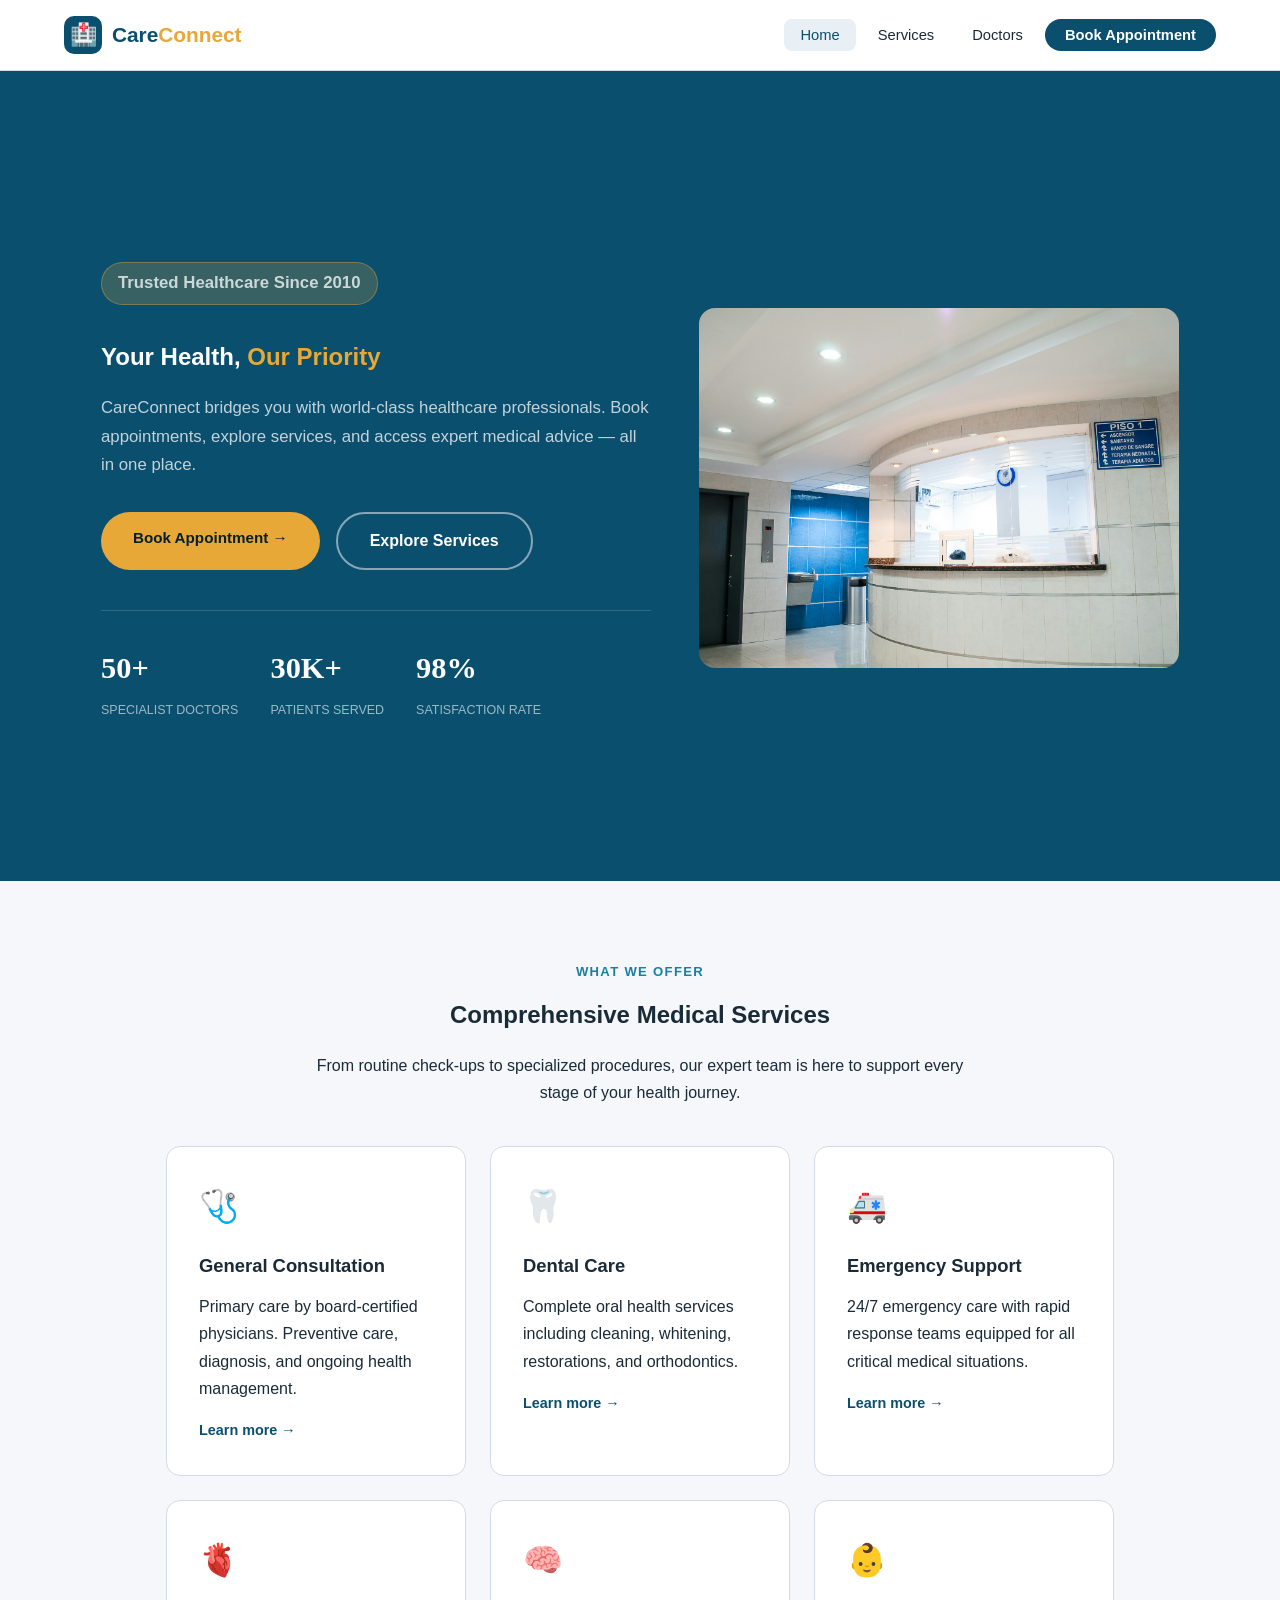
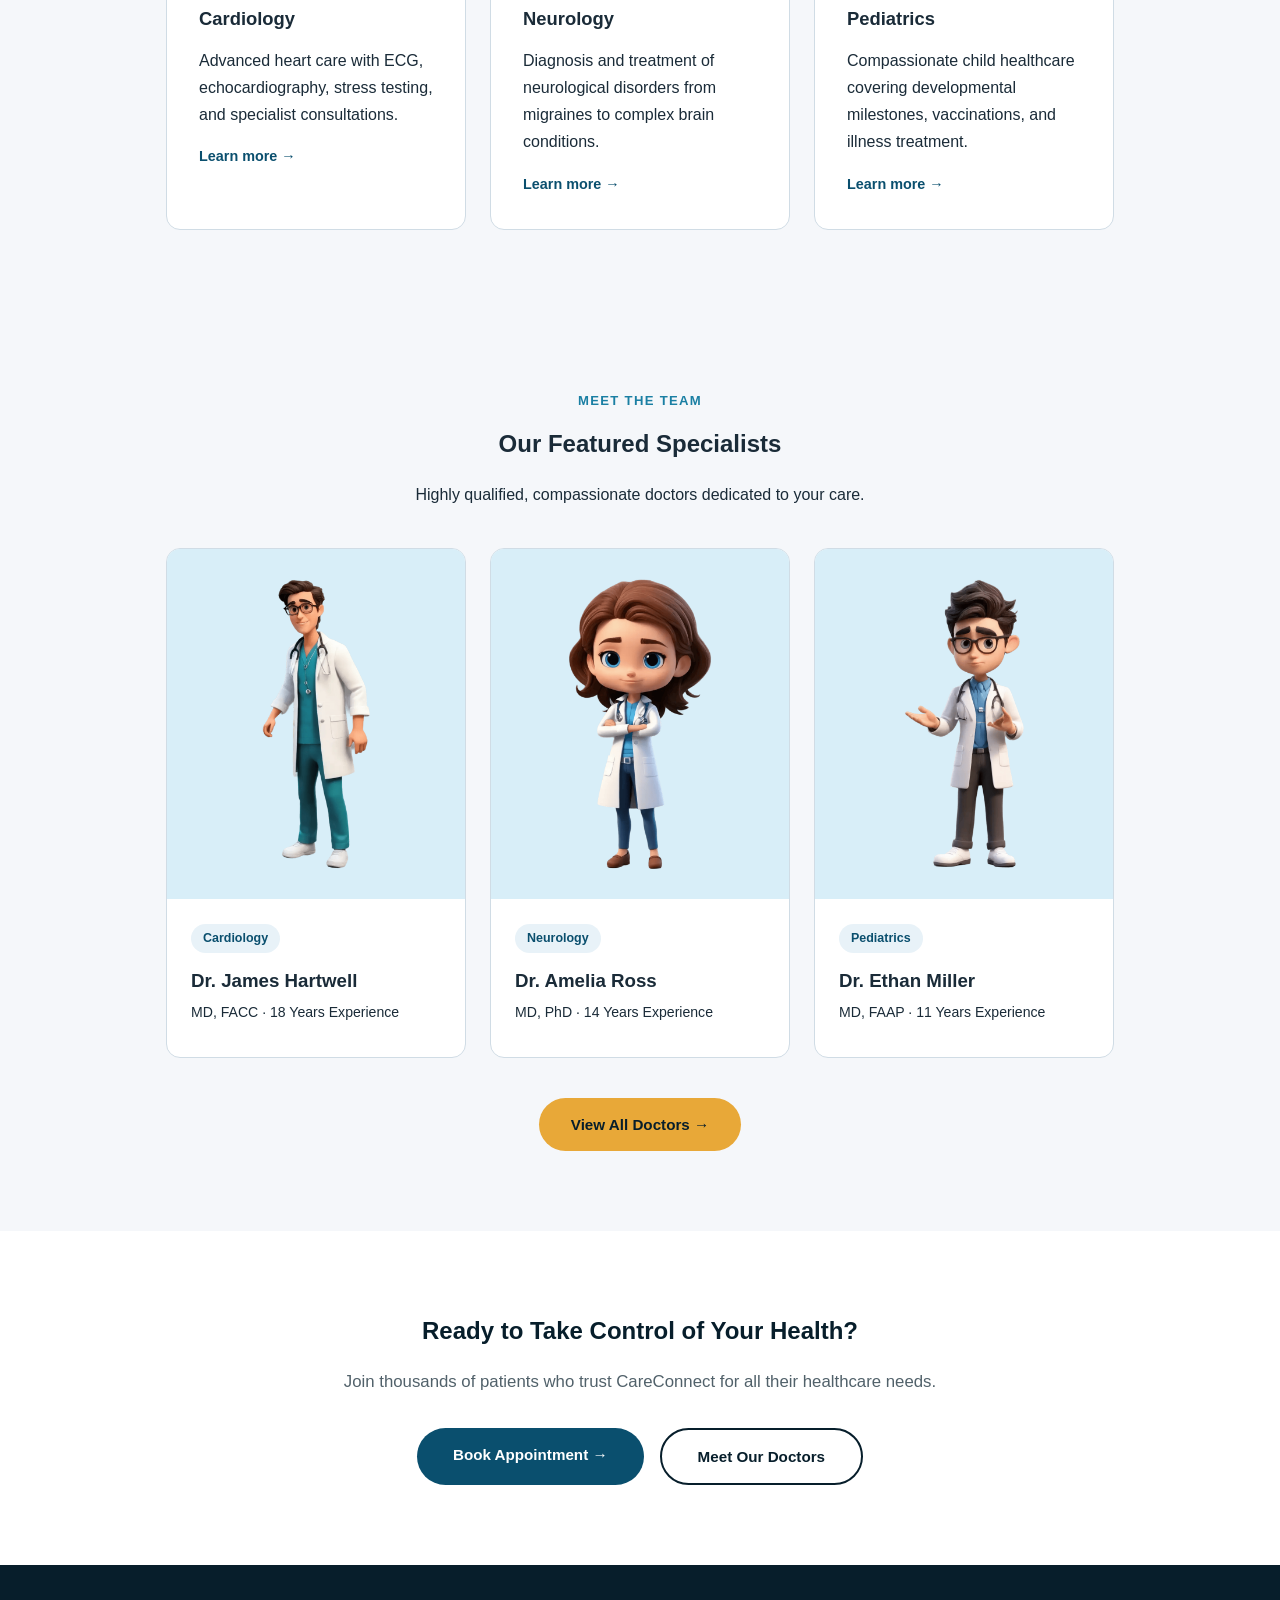
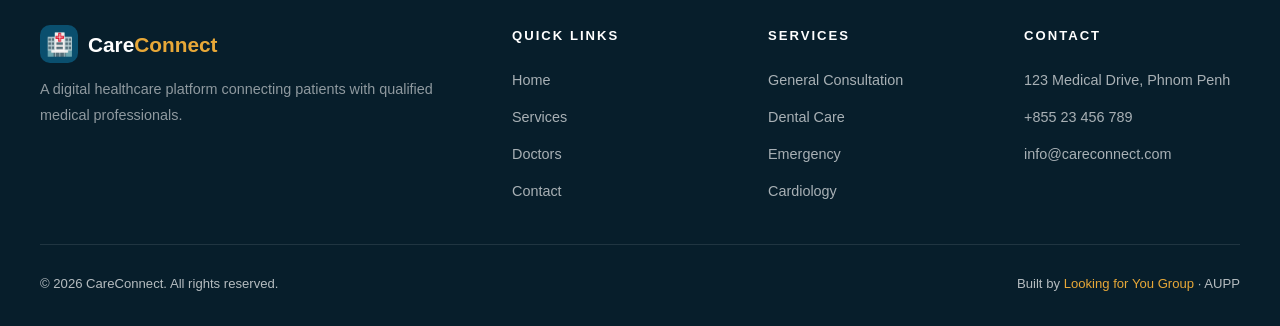
==== index.html @ bd08e9ff "I move index.html out of the html folder" ====
<!DOCTYPE html>
<html lang="en">
<head>
  <meta charset="UTF-8" />
  <meta name="viewport" content="width=device-width, initial-scale=1.0" />
  <title>Home | CareConnect</title>
  <link rel="icon" href="data:image/svg+xml,<svg xmlns=%22http://www.w3.org/2000/svg%22 viewBox=%220 0 100 100%22><text y=%22.9em%22 font-size=%2290%22>🏥</text></svg>">
  <link rel="stylesheet" href="css/index.css" />
</head>
<body>

  <!-- ========== HEADER / NAVIGATION ========== -->
  <header>
    <nav>

      <!-- Logo -->
      <a href="index.html" class="logo">
        <span class="logo-icon">🏥</span>
        <span class="logo-text">Care<span class="logo-highlight">Connect</span></span>
      </a>

      <!-- Navigation links -->
      <ul class="nav-links" id="navLinks">
        <li><a href="index.html"class="active" >Home</a></li>
        <li><a href="services.html">Services</a></li>
        <li><a href="doctors.html">Doctors</a></li>
        <li><a href="contact.html" class="nav-btn">Book Appointment</a></li>
      </ul>

      <!-- Hamburger button (shows on mobile) -->
      <button class="hamburger" onclick="toggleNav()">☰</button>

    </nav>
  </header>

  <!-- ===== HERO ===== -->
  <section class="hero">
    <div class="hero-content">
      <p class="hero-badge">Trusted Healthcare Since 2010</p>
      <h1>Your Health, <em>Our Priority</em></h1>
      <p>CareConnect bridges you with world-class healthcare professionals. Book appointments, explore services, and access expert medical advice — all in one place.</p>
      <div class="hero-buttons">
        <a href="contact.html" class="btn-primary">Book Appointment →</a>
        <a href="services.html" class="btn-outline">Explore Services</a>
      </div>
      <div class="hero-stats">
        <div class="stat">
          <strong>50+</strong>
          <span>Specialist Doctors</span>
        </div>
        <div class="stat">
          <strong>30K+</strong>
          <span>Patients Served</span>
        </div>
        <div class="stat">
          <strong>98%</strong>
          <span>Satisfaction Rate</span>
        </div>
      </div>
    </div>

    <div class="hero-image">
      <img src="/img/building.jpg" alt="Modern hospital" />
    </div>
  </section>

  <!-- ===== SERVICES ===== -->
  <section class="services-section">
    <div class="section-wrapper">
      <p class="section-label">What We Offer</p>
      <h2>Comprehensive Medical Services</h2>
      <p class="section-desc">From routine check-ups to specialized procedures, our expert team is here to support every stage of your health journey.</p>

      <div class="services-grid">
        <div class="service-card">
          <div class="service-icon">🩺</div>
          <h3>General Consultation</h3>
          <p>Primary care by board-certified physicians. Preventive care, diagnosis, and ongoing health management.</p>
          <a href="services.html">Learn more →</a>
        </div>
        <div class="service-card">
          <div class="service-icon">🦷</div>
          <h3>Dental Care</h3>
          <p>Complete oral health services including cleaning, whitening, restorations, and orthodontics.</p>
          <a href="services.html">Learn more →</a>
        </div>
        <div class="service-card">
          <div class="service-icon">🚑</div>
          <h3>Emergency Support</h3>
          <p>24/7 emergency care with rapid response teams equipped for all critical medical situations.</p>
          <a href="services.html">Learn more →</a>
        </div>
        <div class="service-card">
          <div class="service-icon">🫀</div>
          <h3>Cardiology</h3>
          <p>Advanced heart care with ECG, echocardiography, stress testing, and specialist consultations.</p>
          <a href="services.html">Learn more →</a>
        </div>
        <div class="service-card">
          <div class="service-icon">🧠</div>
          <h3>Neurology</h3>
          <p>Diagnosis and treatment of neurological disorders from migraines to complex brain conditions.</p>
          <a href="services.html">Learn more →</a>
        </div>
        <div class="service-card">
          <div class="service-icon">👶</div>
          <h3>Pediatrics</h3>
          <p>Compassionate child healthcare covering developmental milestones, vaccinations, and illness treatment.</p>
          <a href="services.html">Learn more →</a>
        </div>
      </div>
    </div>
  </section>

  <!-- ===== DOCTORS PREVIEW ===== -->
  <section class="doctors-section">
    <div class="section-wrapper">
      <p class="section-label">Meet the Team</p>
      <h2>Our Featured Specialists</h2>
      <p class="section-desc">Highly qualified, compassionate doctors dedicated to your care.</p>

      <div class="doctors-grid">
        <div class="doctor-card">
          <div class="doctor-photo">
            <img src="/img/png/male01.png" alt="Anime Doctor">
          </div>
          <div class="doctor-info">
            <span class="specialty-tag">Cardiology</span>
            <h3>Dr. James Hartwell</h3>
            <p>MD, FACC · 18 Years Experience</p>
          </div>
        </div>
        <div class="doctor-card">
          <div class="doctor-photo">
            <img src="/img/png/female.png" alt="Anime Doctor">
          </div>
          <div class="doctor-info">
            <span class="specialty-tag">Neurology</span>
            <h3>Dr. Amelia Ross</h3>
            <p>MD, PhD · 14 Years Experience</p>
          </div>
        </div>
        <div class="doctor-card">
          <div class="doctor-photo">
            <img src="/img/png/male02.png" alt="Anime Doctor">
          </div>
          <div class="doctor-info">
            <span class="specialty-tag">Pediatrics</span>
            <h3>Dr. Ethan Miller</h3>
            <p>MD, FAAP · 11 Years Experience</p>
          </div>
        </div>
      </div>

      <div class="center-button">
        <a href="doctors.html" class="btn-primary">View All Doctors →</a>
      </div>
    </div>
  </section>

  <!-- ===== CTA BANNER ===== -->
  <section class="cta-section">
    <div class="section-wrapper">
      <h2>Ready to Take Control of Your Health?</h2>
      <p>Join thousands of patients who trust CareConnect for all their healthcare needs.</p>
      <div class="cta-buttons">
        <a href="contact.html" class="btn-dark">Book Appointment →</a>
        <a href="doctors.html" class="btn-border-dark">Meet Our Doctors</a>
      </div>
    </div>
  </section>

  <!-- ========== FOOTER ========== -->
  <footer>
    <div class="footer-grid">

      <!-- Brand column -->
      <div class="footer-brand">
        <a href="index.html" class="logo">
          <span class="logo-icon">🏥</span>
          <span class="logo-text white-logo">Care<span class="logo-highlight">Connect</span></span>
        </a>
        <p>A digital healthcare platform connecting patients with qualified medical professionals.</p>
      </div>

      <!-- Quick links -->
      <div class="footer-col">
        <h4>Quick Links</h4>
        <ul>
          <li><a href="index.html">Home</a></li>
          <li><a href="services.html">Services</a></li>
          <li><a href="doctors.html">Doctors</a></li>
          <li><a href="contact.html">Contact</a></li>
        </ul>
      </div>

      <!-- Services links -->
      <div class="footer-col">
        <h4>Services</h4>
        <ul>
          <li><a href="#">General Consultation</a></li>
          <li><a href="#">Dental Care</a></li>
          <li><a href="#">Emergency</a></li>
          <li><a href="#">Cardiology</a></li>
        </ul>
      </div>

      <!-- Contact info -->
      <div class="footer-col">
        <h4>Contact</h4>
        <ul>
          <li><a href="#">123 Medical Drive, Phnom Penh</a></li>
          <li><a href="#">+855 23 456 789</a></li>
          <li><a href="#">info@careconnect.com</a></li>
        </ul>
      </div>

    </div>

    <!-- Footer bottom bar -->
    <div class="footer-bottom">
      <p>© 2026 CareConnect. All rights reserved.</p>
      <p>Built by <a href="#">Looking for You Group</a> · AUPP</p>
    </div>
  </footer>

    <!-- JavaScript for mobile menu -->
  <script>
    function toggleNav() {
      var nav = document.getElementById('navLinks');
      if (nav.style.display === 'flex') {
        nav.style.display = 'none';
      } else {
        nav.style.display = 'flex';
      }
    }
  </script>

</body>
</html>
---- css/index.css ----
* {
  box-sizing: border-box;
  margin: 0;
  padding: 0;
}

body {
  font-family: Arial, sans-serif;
  font-size: 16px;
  color: #1a2b38;
  background-color: #f5f7fa;
  line-height: 1.7;
}

a {
  text-decoration: none;
  color: inherit;
}

ul {
  list-style: none;
}

img {
  max-width: 100%;
}

/* ==== HEADER & NAVIGATION =====*/

header {
  position: sticky;
  top: 0;
  background-color: #ffffff;
  border-bottom: 1px solid #d0dce5;
  z-index: 100;
}

nav {
  max-width: 1200px;
  margin: 0 auto;
  padding: 0 24px;
  height: 70px;
  display: flex;
  align-items: center;
  justify-content: space-between;
}

.logo {
  display: flex;
  align-items: center;
  gap: 10px;
}

.logo-icon {
  width: 38px;
  height: 38px;
  background-color: #0a4f6e;
  color: #ffffff;
  font-size: 22px;
  font-weight: bold;
  border-radius: 10px;
  display: flex;
  align-items: center;
  justify-content: center;
}

.logo-text {
  font-size: 1.3rem;
  font-weight: bold;
  color: #0a4f6e;
}

.logo-highlight {
  color: #e8a838;
}

.nav-links {
  display: flex;
  align-items: center;
  gap: 6px;
}

.nav-links a {
  padding: 8px 16px;
  border-radius: 8px;
  font-size: 0.92rem;
  font-weight: 500;
  color: #1a2b38;
}

.nav-links a:hover,
.nav-links a.active {
  color: #0a4f6e;
  background-color: #e8f0f5;
}

.nav-btn {
  background-color: #0a4f6e;
  color: #ffffff !important;
  padding: 8px 20px !important;
  border-radius: 50px !important;
  font-weight: 600 !important;
}

.nav-btn:hover {
  background-color: #1a7fa3 !important;
}

/* Hamburger button, shown on mobile */
.hamburger {
  display: none;
  background: none;
  border: none;
  font-size: 1.6rem;
  cursor: pointer;
  color: #1a2b38;
}


/* ===== HERO ===== */

.hero {
  background-color: #0a4f6e;
  padding: 5rem 2rem 3rem;
  display: flex;
  align-items: center;
  justify-content: center;
  gap: 3rem;
  min-height: 90vh;
}

.hero-content {
  max-width: 550px;
}

.hero-badge {
  display: inline-block;
  background-color: rgba(232, 168, 56, 0.2);
  color: #f5c96d;
  font-size: 0.82rem;
  font-weight: 600;
  padding: 0.4rem 1rem;
  border-radius: 50px;
  margin-bottom: 1.5rem;
  border: 1px solid rgba(232, 168, 56, 0.4);
}

.hero-badge:hover {
  background-color: #0a4f6e;
}

.hero-content h1 {
  color: white;
  margin-bottom: 1rem;
}

.hero-content h1 em {
  color: #e8a838;
  font-style: normal;
}

.hero-content > p {
  color: rgba(255, 255, 255, 0.75);
  font-size: 1.05rem;
  margin-bottom: 2rem;
}

.hero-buttons {
  display: flex;
  gap: 1rem;
  flex-wrap: wrap;
}

.btn-primary {
  display: inline-block;
  background-color: #e8a838;
  color: #071e2b;
  padding: 0.85rem 2rem;
  border-radius: 50px;
  font-weight: 700;
  font-size: 0.95rem;
}

.btn-primary:hover {
  background-color: #f5c96d;
}

.btn-outline {
  display: inline-block;
  border: 2px solid rgba(255, 255, 255, 0.5);
  color: white;
  padding: 0.85rem 2rem;
  border-radius: 50px;
  font-weight: 600;
}

.btn-outline:hover {
  border-color: white;
  background-color: rgba(255, 255, 255, 0.1);
}

.hero-stats {
  display: flex;
  gap: 2rem;
  margin-top: 2.5rem;
  padding-top: 2rem;
  border-top: 1px solid rgba(255, 255, 255, 0.15);
}

.stat strong {
  display: block;
  font-size: 1.9rem;
  font-family: 'Playfair Display', serif;
  color: white;
}

.stat span {
  font-size: 0.78rem;
  color: rgba(255, 255, 255, 0.6);
  text-transform: uppercase;
}

.hero-image {
  max-width: 480px;
  width: 100%;
}

.hero-image img {
  border-radius: 16px;
  width: 100%;
  height: 360px;
  object-fit: cover;
}

/* ===== SHARED SECTION STYLES ===== */

section {
  padding: 5rem 2rem;
}

.section-wrapper {
  max-width: 1200px;
  margin: 0 auto;
  text-align: center;
}

.section-label {
  display: block;
  font-size: 0.82rem;
  font-weight: 700;
  text-transform: uppercase;
  letter-spacing: 0.1em;
  color: #1a7fa3;
  margin-bottom: 0.75rem;
}

.section-desc {
  max-width: 650px;
  margin: 1rem auto 2.5rem;
}


/* ===== SERVICES SECTION ===== */

.services-section {
  background-color: #f5f7fa;
}

.services-grid {
  display: flex;
  flex-wrap: wrap;
  gap: 1.5rem;
  justify-content: center;
  margin-top: 2.5rem;
}

.service-card {
  background-color: white;
  border: 1px solid #d0dce5;
  border-radius: 14px;
  padding: 2rem;
  width: 300px;
  text-align: left;
}

.service-card:hover {
  border-color: #0a4f6e;
}

.service-icon {
  font-size: 2rem;
  margin-bottom: 1rem;
  display: block;
}

.service-card h3 {
  color: #1a2b38;
  margin-bottom: 0.75rem;
  font-size: 1.15rem;
}

.service-card a {
  color: #0a4f6e;
  font-weight: 600;
  font-size: 0.9rem;
  display: inline-block;
  margin-top: 1rem;
}


/* ===== DOCTORS SECTION ===== */

.doctors-section {
  background-color: #f5f7fa;
}

.doctors-grid {
  display: flex;
  flex-wrap: wrap;
  gap: 1.5rem;
  justify-content: center;
  margin-top: 2.5rem;
}

.doctor-card {
  background-color: white;
  border: 1px solid #d0dce5;
  border-radius: 14px;
  overflow: hidden;
  width: 300px;
  text-align: left;
}

.doctor-card:hover {
  border-color: #0a4f6e;
}

.doctor-photo {
  background-color: #d8eef8;
  height: 350px;
  display: flex;
  align-items: center;
  justify-content: center;
  font-size: 5rem;
}


.doctor-info {
  padding: 1.5rem;
}

.specialty-tag {
  display: inline-block;
  background-color: #e8f2f8;
  color: #0a4f6e;
  font-size: 0.78rem;
  font-weight: 600;
  padding: 0.25rem 0.75rem;
  border-radius: 50px;
}

.doctor-info h3 {
  color: #1a2b38;
  margin: 0.75rem 0 0.25rem;
}

.doctor-info p {
  font-size: 0.88rem;
  margin-bottom: 0.5rem;
}

.center-button {
  margin-top: 2.5rem;
}


/* ===== CTA SECTION ===== */

.cta-section {
  background: white;
  text-align: center;
}

.cta-section h2 {
  color: #071e2b;
  margin-bottom: 1rem;
}

.cta-section p {
  color: rgba(7, 30, 43, 0.7);
  margin-bottom: 2rem;
  font-size: 1.05rem;
}

.cta-buttons {
  display: flex;
  gap: 1rem;
  justify-content: center;
  flex-wrap: wrap;
}

.btn-dark {
  display: inline-block;
  background-color: #0a4f6e;
  color: white;
  padding: 0.85rem 2.25rem;
  border-radius: 50px;
  font-weight: 700;
  font-size: 0.95rem;
}

.btn-dark:hover {
  background-color: #1a7fa3;
}

.btn-border-dark {
  display: inline-block;
  border: 2px solid #071e2b;
  color: #071e2b;
  padding: 0.85rem 2.25rem;
  border-radius: 50px;
  font-weight: 700;
  font-size: 0.95rem;
}

.btn-border-dark:hover {
  background-color: rgba(7, 30, 43, 0.08);
}


/* ===== FOOTER ===== */

footer {
  background-color: #071e2b;
  color: rgba(255, 255, 255, 0.7);
  padding: 60px 24px 30px;
}

.footer-grid {
  max-width: 1200px;
  margin: 0 auto;
  display: grid;
  grid-template-columns: 2fr 1fr 1fr 1fr;
  gap: 40px;
  padding-bottom: 40px;
  border-bottom: 1px solid rgba(255, 255, 255, 0.1);
}

.footer-brand p {
  font-size: 0.9rem;
  margin-top: 14px;
  color: rgba(255, 255, 255, 0.55);
  line-height: 1.8;
}

.white-logo {
  color: #ffffff !important;
}

.footer-col h4 {
  font-size: 0.82rem;
  font-weight: 700;
  text-transform: uppercase;
  letter-spacing: 2px;
  color: #ffffff;
  margin-bottom: 18px;
}

.footer-col ul {
  display: flex;
  flex-direction: column;
  gap: 10px;
}

.footer-col ul a {
  font-size: 0.9rem;
  color: rgba(255, 255, 255, 0.65);
}

.footer-col ul a:hover {
  color: #e8a838;
}

.footer-bottom {
  max-width: 1200px;
  margin: 0 auto;
  padding-top: 28px;
  display: flex;
  justify-content: space-between;
  align-items: center;
  font-size: 0.82rem;
  flex-wrap: wrap;
  gap: 10px;
}

.footer-bottom a {
  color: #e8a838;
}

/* ===== RESPONSIVE — TABLET ===== */

@media (max-width: 900px) {
  .hero {
    flex-direction: column;
    min-height: auto;
    text-align: center;
  }

  .hero-image {
    display: none;
  }

  .hero-stats {
    justify-content: center;
  }

  .hero-buttons {
    justify-content: center;
  }

  .video-layout {
    flex-direction: column;
  }

  .footer-grid {
    flex-direction: column;
  }
}


/* ===== RESPONSIVE — MOBILE ===== */

@media (max-width: 768px) {
  .nav-links {
    display: none;
    flex-direction: column;
    position: absolute;
    top: 70px;
    left: 0;
    right: 0;
    background-color: white;
    padding: 1.5rem 2rem;
    border-bottom: 1px solid #d0dce5;
    z-index: 999;
  }

  .hamburger {
    display: block;
  }

  h1 { font-size: 2rem; }
  h2 { font-size: 1.7rem; }

  section {
    padding: 3.5rem 1.5rem;
  }

  .hero-stats {
    flex-wrap: wrap;
    gap: 1.25rem;
  }

  .cta-buttons {
    flex-direction: column;
    align-items: center;
  }
  
  .footer-grid {
    grid-template-columns: 1fr;
    gap: 30px;
  }
  
  .footer-bottom {
    flex-direction: column;
    text-align: center;
  }
}
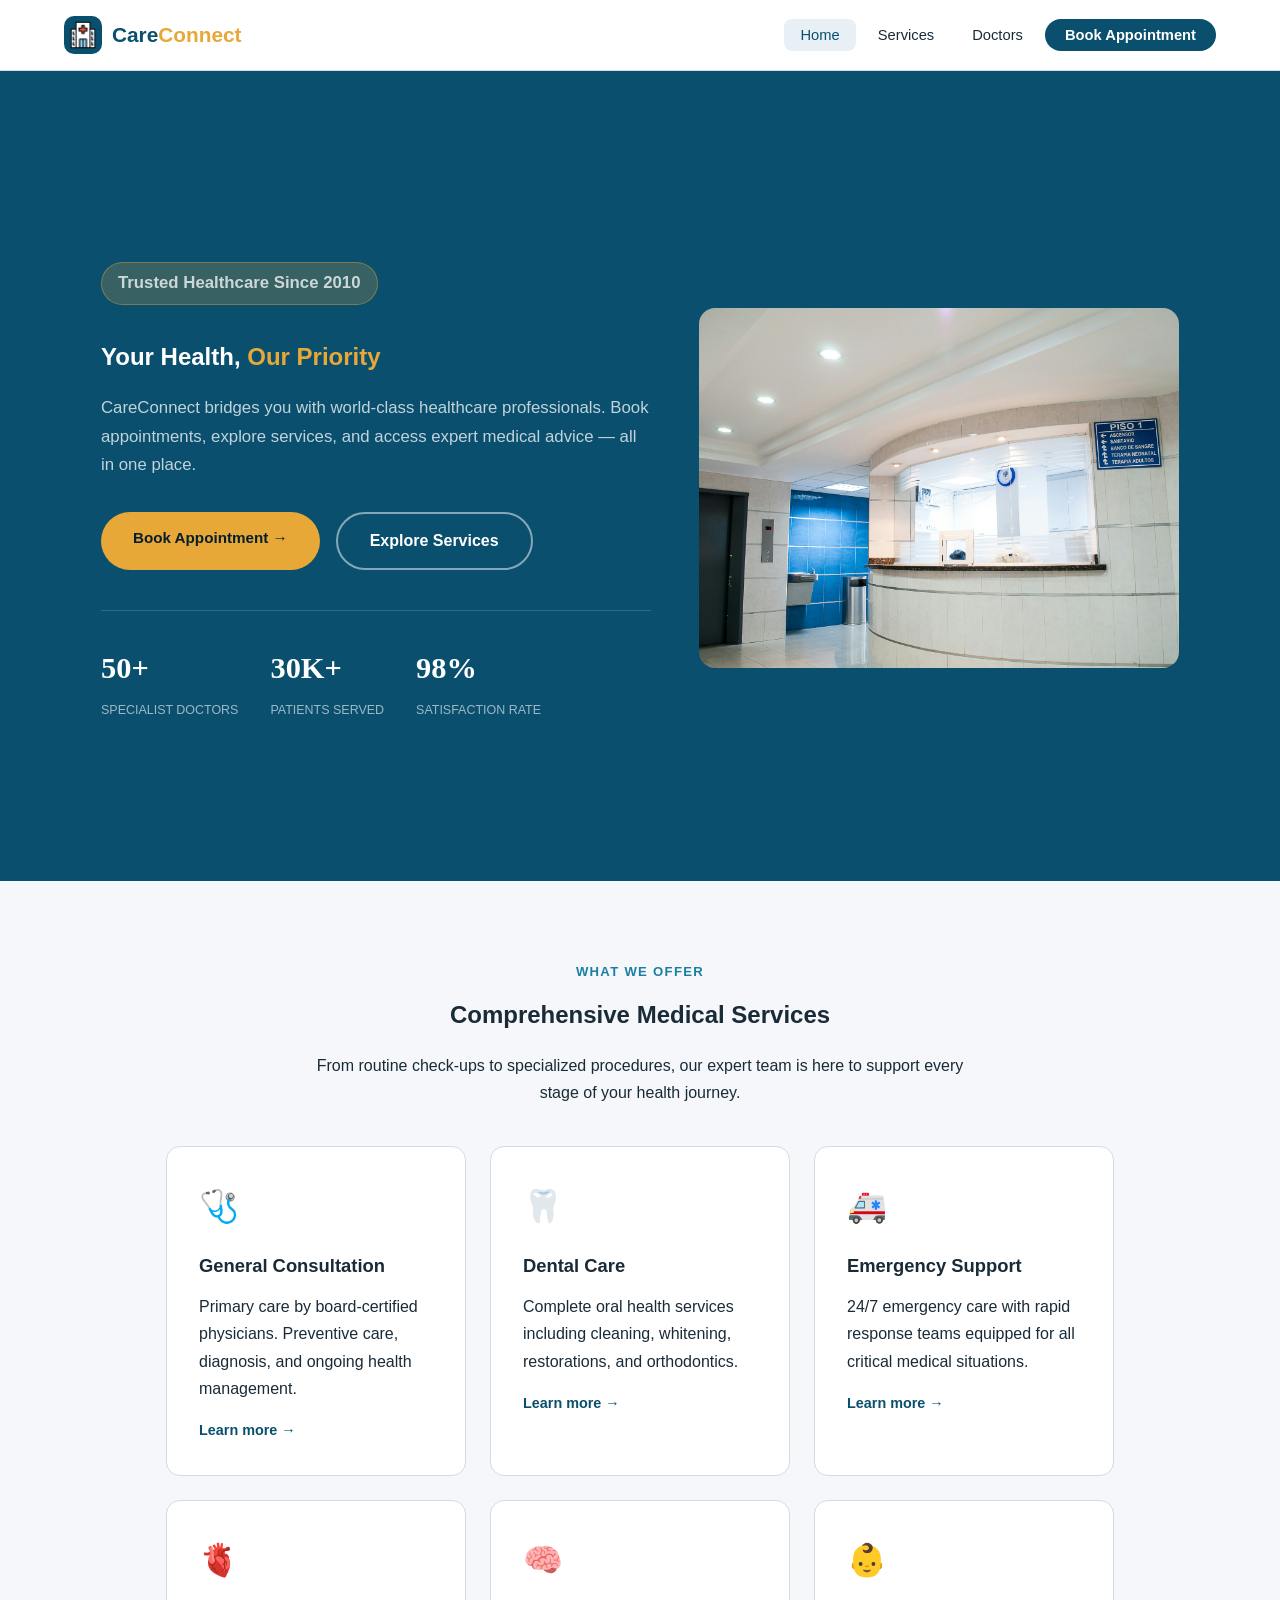
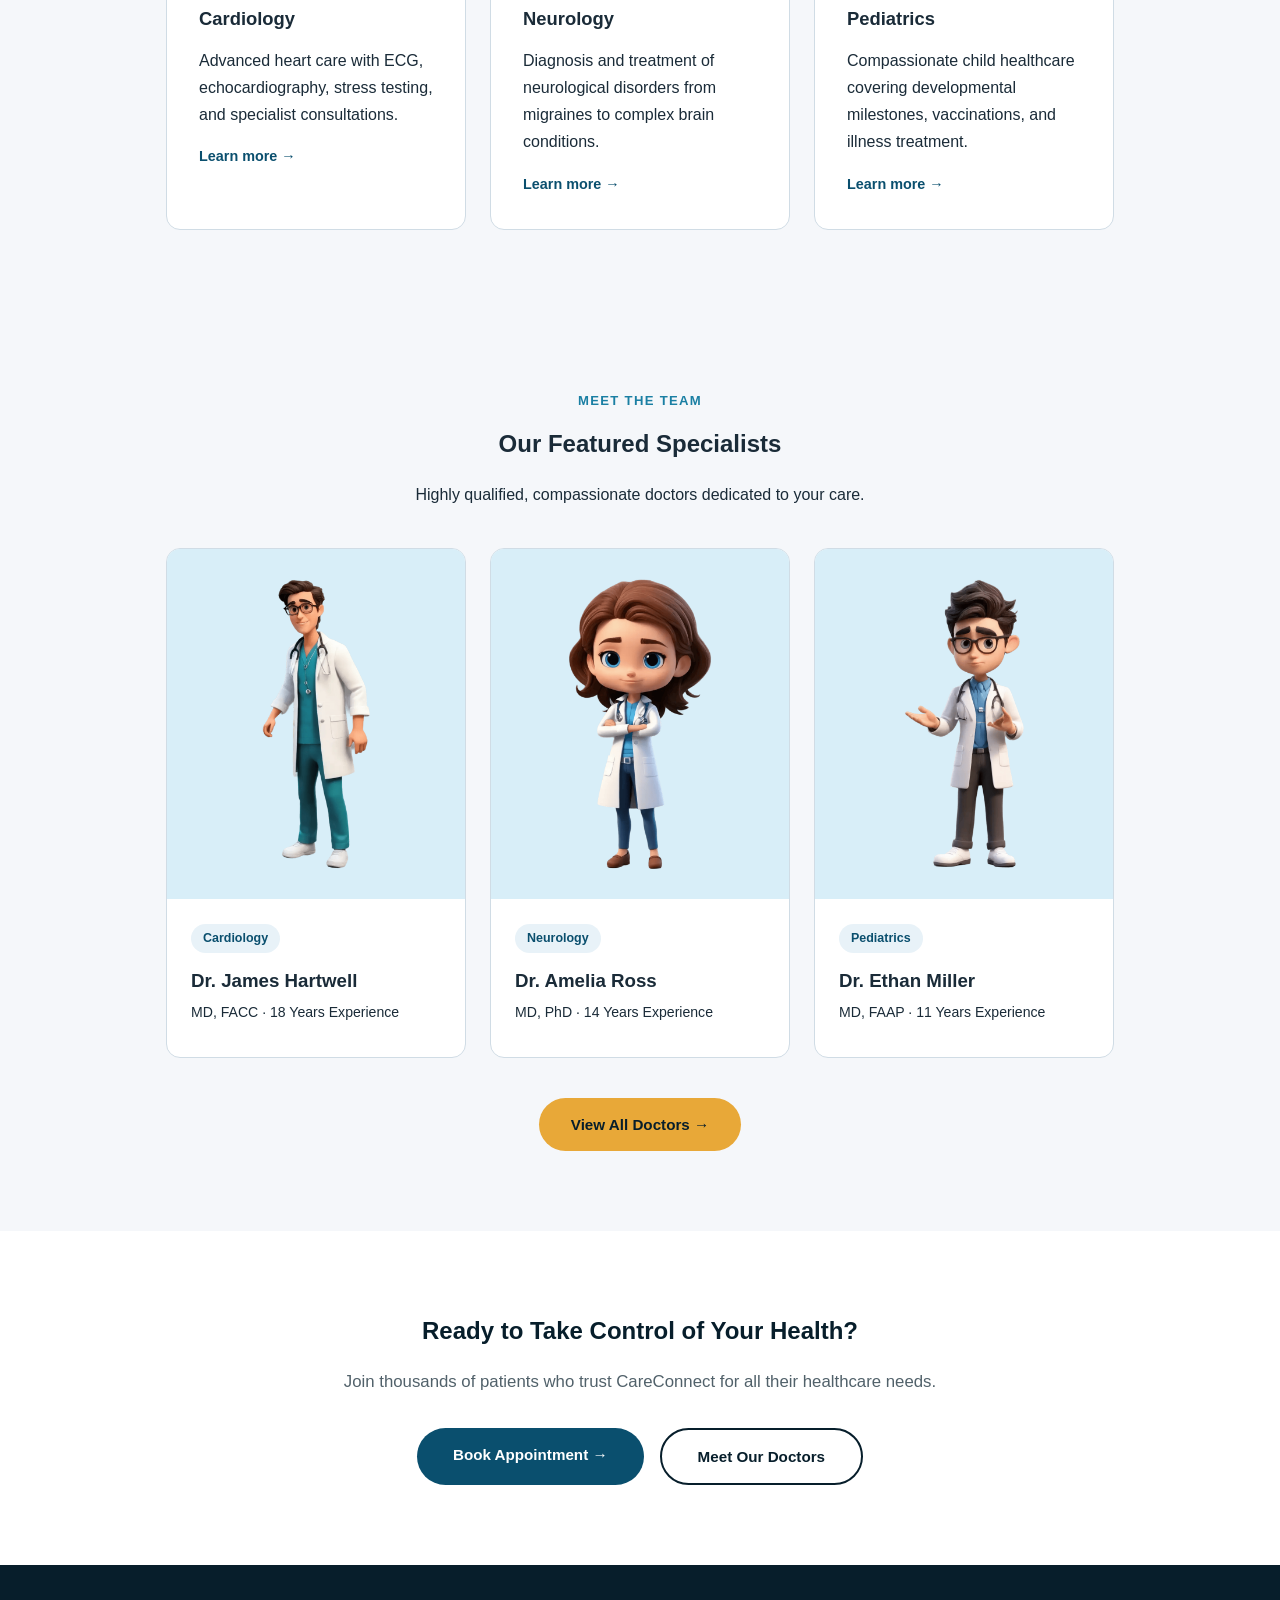
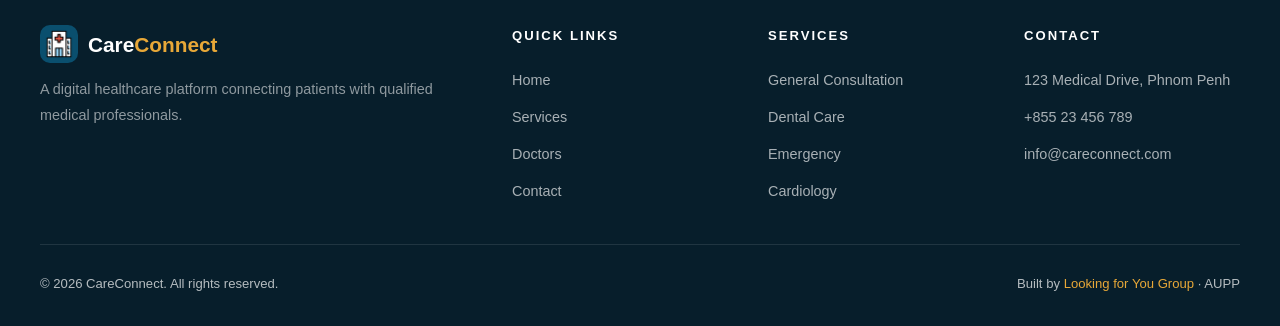
==== commit d25df956: "I change main logo from emoji to png because emoji behave different for ios and android" ====
--- a/index.html
+++ b/index.html
@@ -15,7 +15,9 @@
 
       <!-- Logo -->
       <a href="index.html" class="logo">
-        <span class="logo-icon">🏥</span>
+        <span class="logo-icon">
+          <img src="img/logo.png" alt="main_logo">
+        </span>
         <span class="logo-text">Care<span class="logo-highlight">Connect</span></span>
       </a>
 
@@ -60,7 +62,7 @@
     </div>
 
     <div class="hero-image">
-      <img src="/img/building.jpg" alt="Modern hospital" />
+      <img src="img/building.jpg" alt="Modern hospital" />
     </div>
   </section>
 
@@ -122,7 +124,7 @@
       <div class="doctors-grid">
         <div class="doctor-card">
           <div class="doctor-photo">
-            <img src="/img/png/male01.png" alt="Anime Doctor">
+            <img src="img/png/male01.png" alt="Anime Doctor">
           </div>
           <div class="doctor-info">
             <span class="specialty-tag">Cardiology</span>
@@ -132,7 +134,7 @@
         </div>
         <div class="doctor-card">
           <div class="doctor-photo">
-            <img src="/img/png/female.png" alt="Anime Doctor">
+            <img src="img/png/female.png" alt="Anime Doctor">
           </div>
           <div class="doctor-info">
             <span class="specialty-tag">Neurology</span>
@@ -142,7 +144,7 @@
         </div>
         <div class="doctor-card">
           <div class="doctor-photo">
-            <img src="/img/png/male02.png" alt="Anime Doctor">
+            <img src="img/png/male02.png" alt="Anime Doctor">
           </div>
           <div class="doctor-info">
             <span class="specialty-tag">Pediatrics</span>
@@ -177,7 +179,9 @@
       <!-- Brand column -->
       <div class="footer-brand">
         <a href="index.html" class="logo">
-          <span class="logo-icon">🏥</span>
+          <span class="logo-icon">
+            <img src="img/logo.png" alt="main_logo">
+          </span>
           <span class="logo-text white-logo">Care<span class="logo-highlight">Connect</span></span>
         </a>
         <p>A digital healthcare platform connecting patients with qualified medical professionals.</p>
--- a/css/index.css
+++ b/css/index.css
@@ -63,6 +63,8 @@
   align-items: center;
   justify-content: center;
 }
+
+
 
 .logo-text {
   font-size: 1.3rem;
